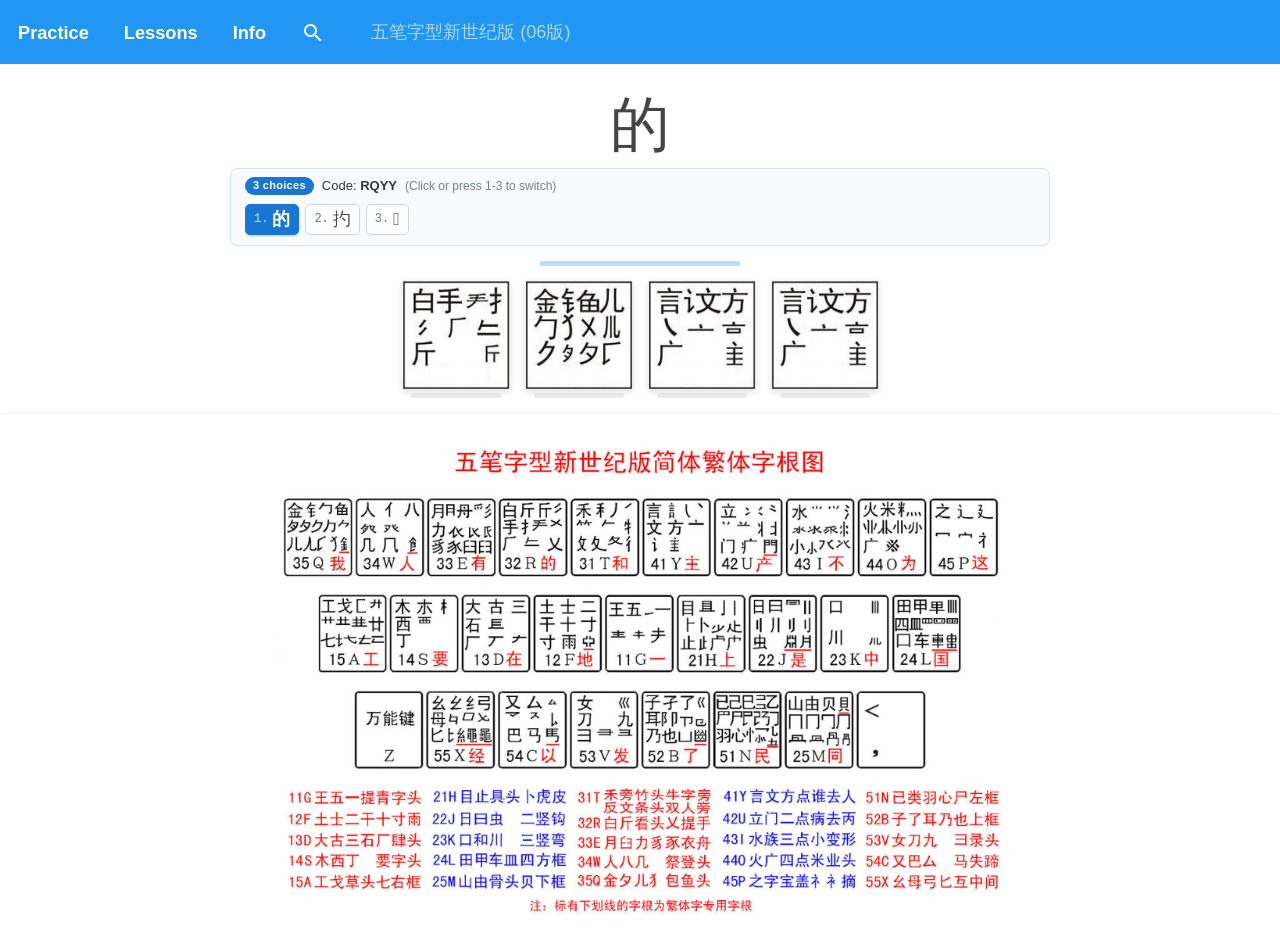
==== index.html @ e9d77a88 "Initial commit for Wubi Trainer 3 (Wubi 06 100k+ Unicode CJK)" ====
<!DOCTYPE html>
<html lang="en">
<head>
    <meta charset="utf-8">
    <title>Wubi 06 (New Century) Touch-Typing Trainer - Wubi Trainer 3</title>
    <meta http-equiv="refresh" content="0; url=app/#/practice">
    <link rel="canonical" href="app/#/practice">
    <script>
        window.location.replace("app/#/practice");
    </script>
</head>
<body style="font-family: sans-serif; text-align: center; padding-top: 50px;">
    <h2>Redirecting to Wubi 06 Trainer 3...</h2>
    <p>If you are not redirected automatically, <a href="app/#/practice">click here to start practicing</a>.</p>
</body>
</html>
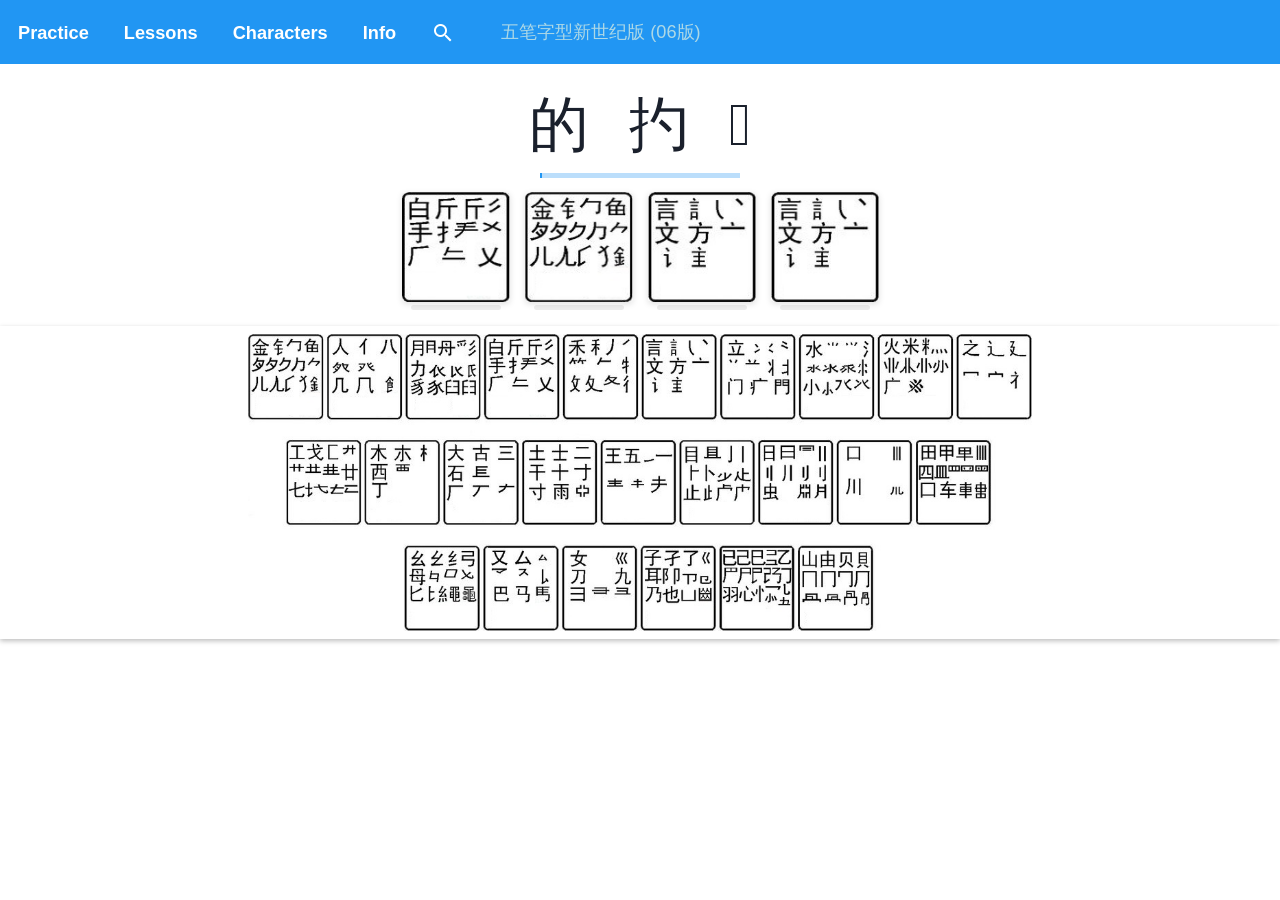
==== commit ef450bd4: "feat: rename browser tab title to 'Wubi New Century Trainer - CJK character set'" ====
--- a/index.html
+++ b/index.html
@@ -2,7 +2,7 @@
 <html lang="en">
 <head>
     <meta charset="utf-8">
-    <title>Wubi 06 (New Century) Touch-Typing Trainer - Wubi Trainer 3</title>
+    <title>Wubi New Century Trainer - CJK character set</title>
     <meta http-equiv="refresh" content="0; url=app/#/practice">
     <link rel="canonical" href="app/#/practice">
     <script>
